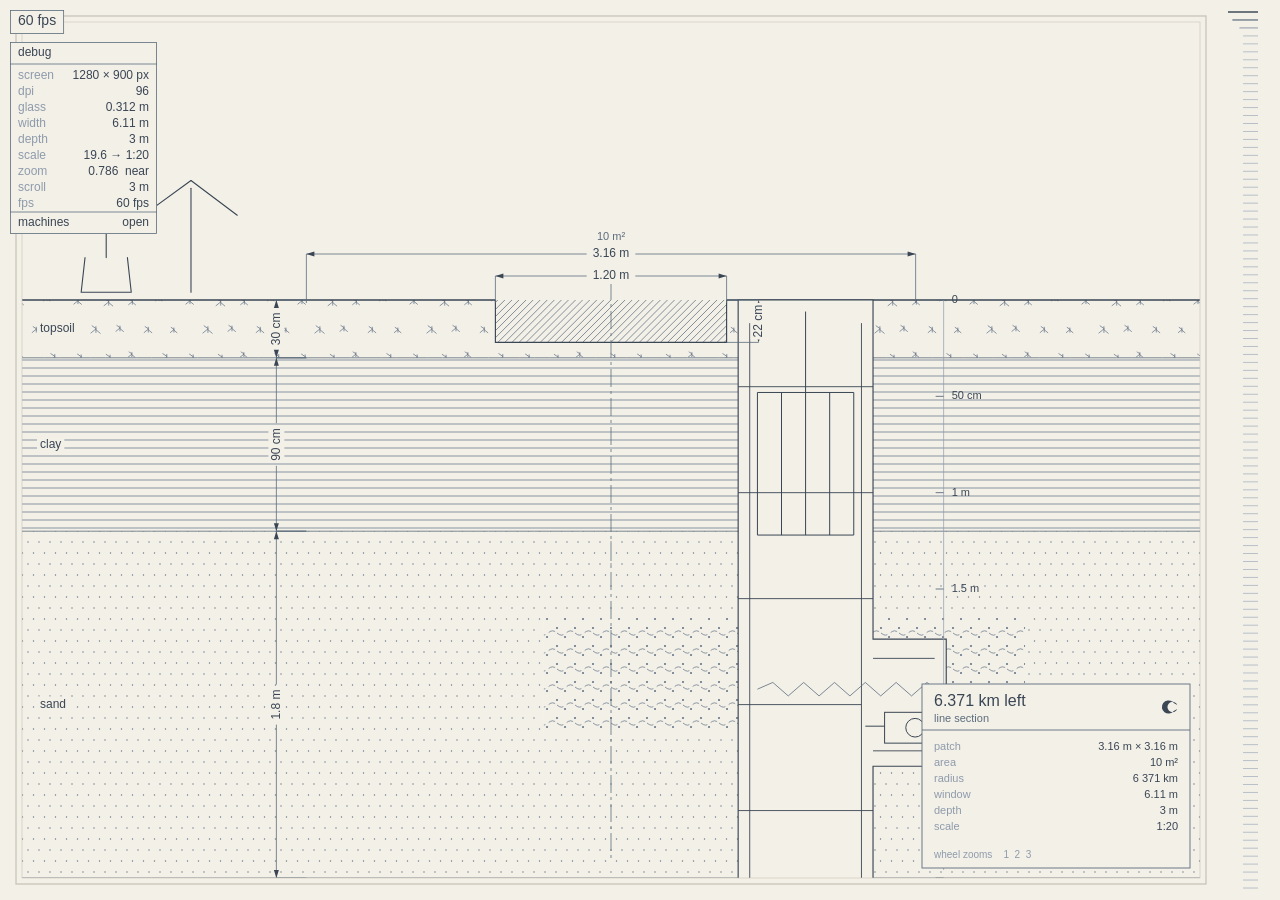
==== opus-merge/index.html @ b512114d "Merge the line zoom with the sphere: past the flat globe the section tilts into a slab through a rin" ====
<!DOCTYPE html>
<html lang="en">
<head>
<meta charset="utf-8">
<meta name="viewport" content="width=device-width, initial-scale=1">
<title>6.371 km left — line zoom with slab globe</title>
<style>
  html, body {
    margin: 0;
    height: 100%;
    background: #f3f0e8;
    overflow: hidden;
  }
  canvas {
    display: block;
    width: 100%;
    height: 100%;
    cursor: crosshair;
    touch-action: none;
  }
</style>
<script>
/* Apply a saved dark ground before the first paint. The colour is the
   invert of the paper, not a second palette. */
(function () {
  var dark = false;
  try { dark = localStorage.getItem("zoom-lines-theme") === "dark"; } catch (e) {}
  if (!dark) return;
  var v = (0xffffff ^ parseInt("f3f0e8", 16)).toString(16);
  while (v.length < 6) v = "0" + v;
  var s = document.createElement("style");
  s.textContent = "html,body{background:#" + v + "}";
  document.head.appendChild(s);
})();
</script>
</head>
<body>
<canvas id="sheet" aria-label="Line section from a 10 square metre patch out to a slab through the Earth"></canvas>
<script src="zoom.js"></script>
</body>
</html>
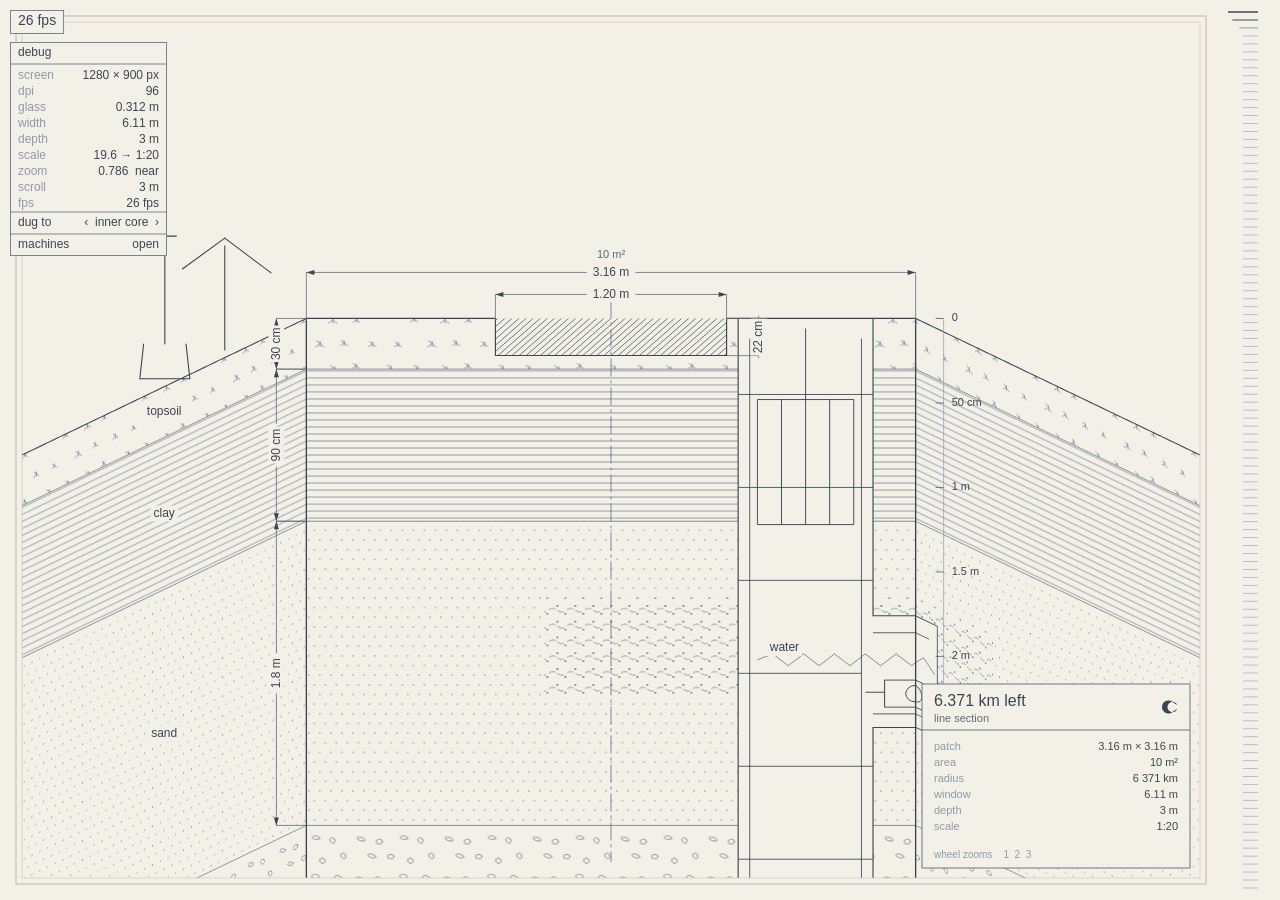
==== commit 11d04bb8: "Rework opus-merge as a cut globe: the section is the centre face of a \_/ notch, peeled to the unit " ====
--- a/opus-merge/index.html
+++ b/opus-merge/index.html
@@ -3,7 +3,7 @@
 <head>
 <meta charset="utf-8">
 <meta name="viewport" content="width=device-width, initial-scale=1">
-<title>6.371 km left — line zoom with slab globe</title>
+<title>6.371 km left — line zoom with cut globe</title>
 <style>
   html, body {
     margin: 0;
@@ -35,7 +35,7 @@
 </script>
 </head>
 <body>
-<canvas id="sheet" aria-label="Line section from a 10 square metre patch out to a slab through the Earth"></canvas>
+<canvas id="sheet" aria-label="Line section from a 10 square metre patch out to a cut through the Earth"></canvas>
 <script src="zoom.js"></script>
 </body>
 </html>
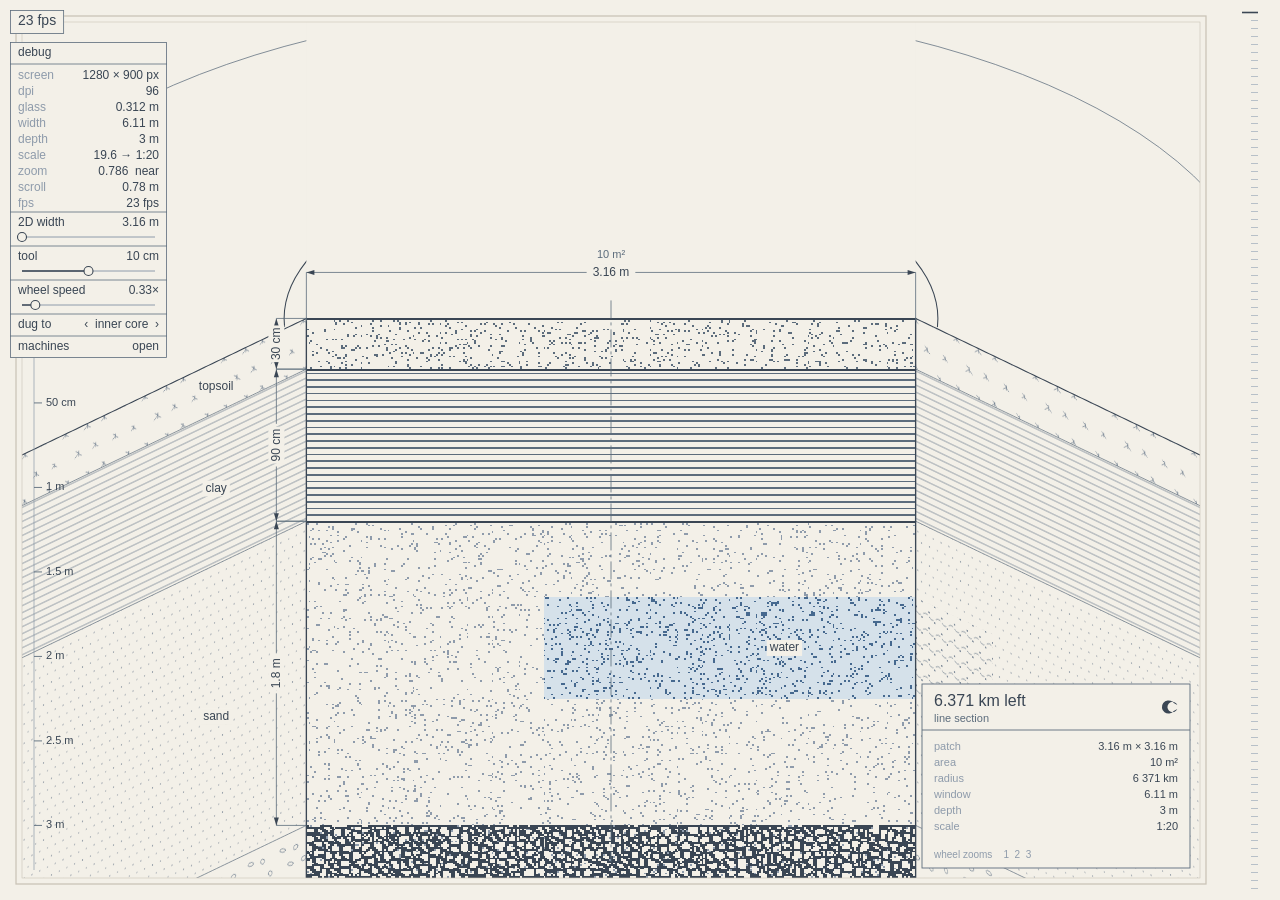
==== commit 2d67e01b: "opus-merge: diggable centre face with the dig sim on the real column; middle/right drag pans, wheel " ====
--- a/opus-merge/index.html
+++ b/opus-merge/index.html
@@ -36,6 +36,9 @@
 </head>
 <body>
 <canvas id="sheet" aria-label="Line section from a 10 square metre patch out to a cut through the Earth"></canvas>
+<script src="../dig/sim.js"></script>
+<script src="../dig/paint.js"></script>
+<script src="ground.js"></script>
 <script src="zoom.js"></script>
 </body>
 </html>
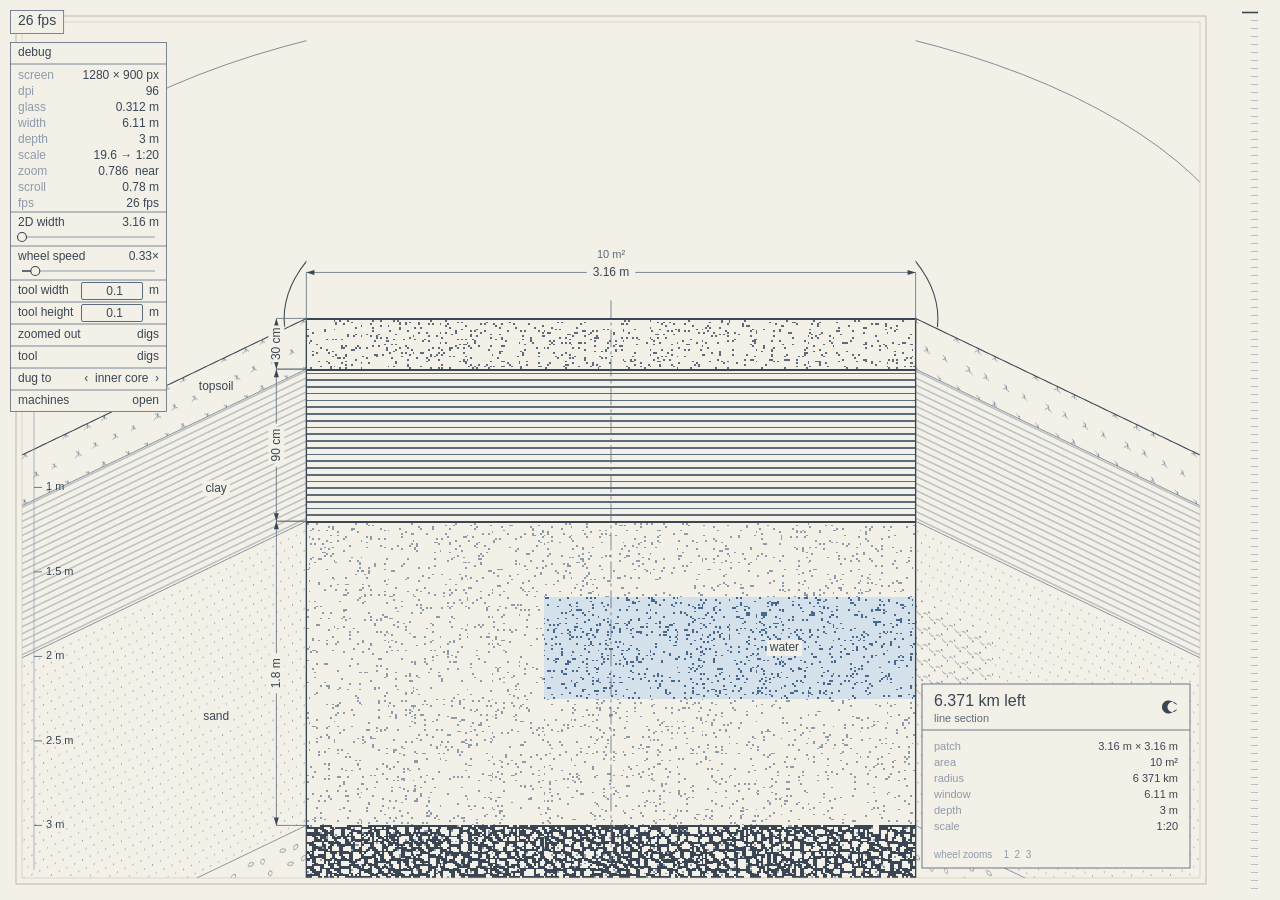
==== commit 43ff7b31: "opus-merge: tool works at any zoom (debug toggle), tool width/height as metre fields Co-authored-by:" ====
--- a/opus-merge/index.html
+++ b/opus-merge/index.html
@@ -18,6 +18,20 @@
     cursor: crosshair;
     touch-action: none;
   }
+  /* Tool size fields; zoom.js places them on the debug panel. */
+  .tool-size {
+    position: fixed;
+    display: none;
+    box-sizing: border-box;
+    width: 62px;
+    height: 18px;
+    padding: 0 4px;
+    border: 1px solid;
+    border-radius: 2px;
+    background: transparent;
+    font: 12px ui-sans-serif, "Helvetica Neue", Helvetica, Arial, sans-serif;
+    text-align: right;
+  }
 </style>
 <script>
 /* Apply a saved dark ground before the first paint. The colour is the
@@ -36,6 +50,8 @@
 </head>
 <body>
 <canvas id="sheet" aria-label="Line section from a 10 square metre patch out to a cut through the Earth"></canvas>
+<input class="tool-size" id="toolW" type="number" min="0.01" max="10" step="0.01" aria-label="Tool width in metres">
+<input class="tool-size" id="toolH" type="number" min="0.01" max="10" step="0.01" aria-label="Tool height in metres">
 <script src="../dig/sim.js"></script>
 <script src="../dig/paint.js"></script>
 <script src="ground.js"></script>
